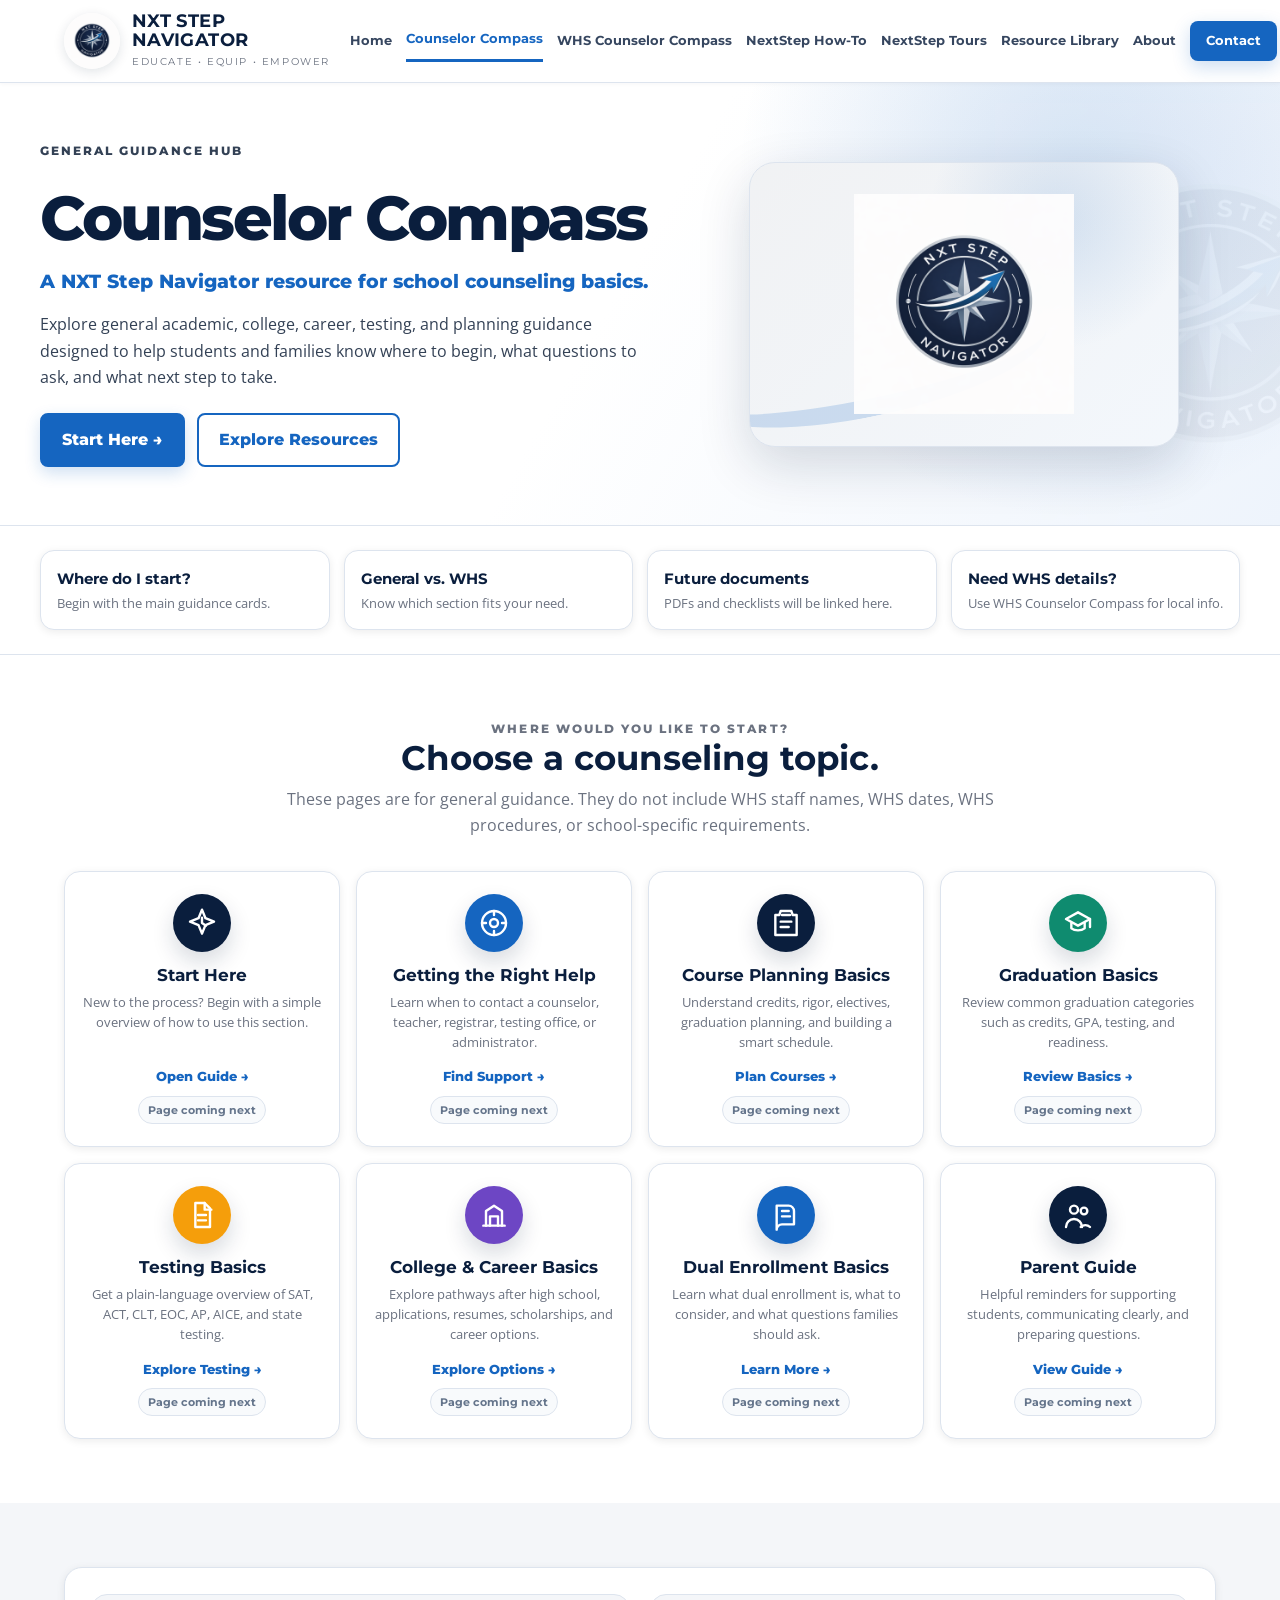
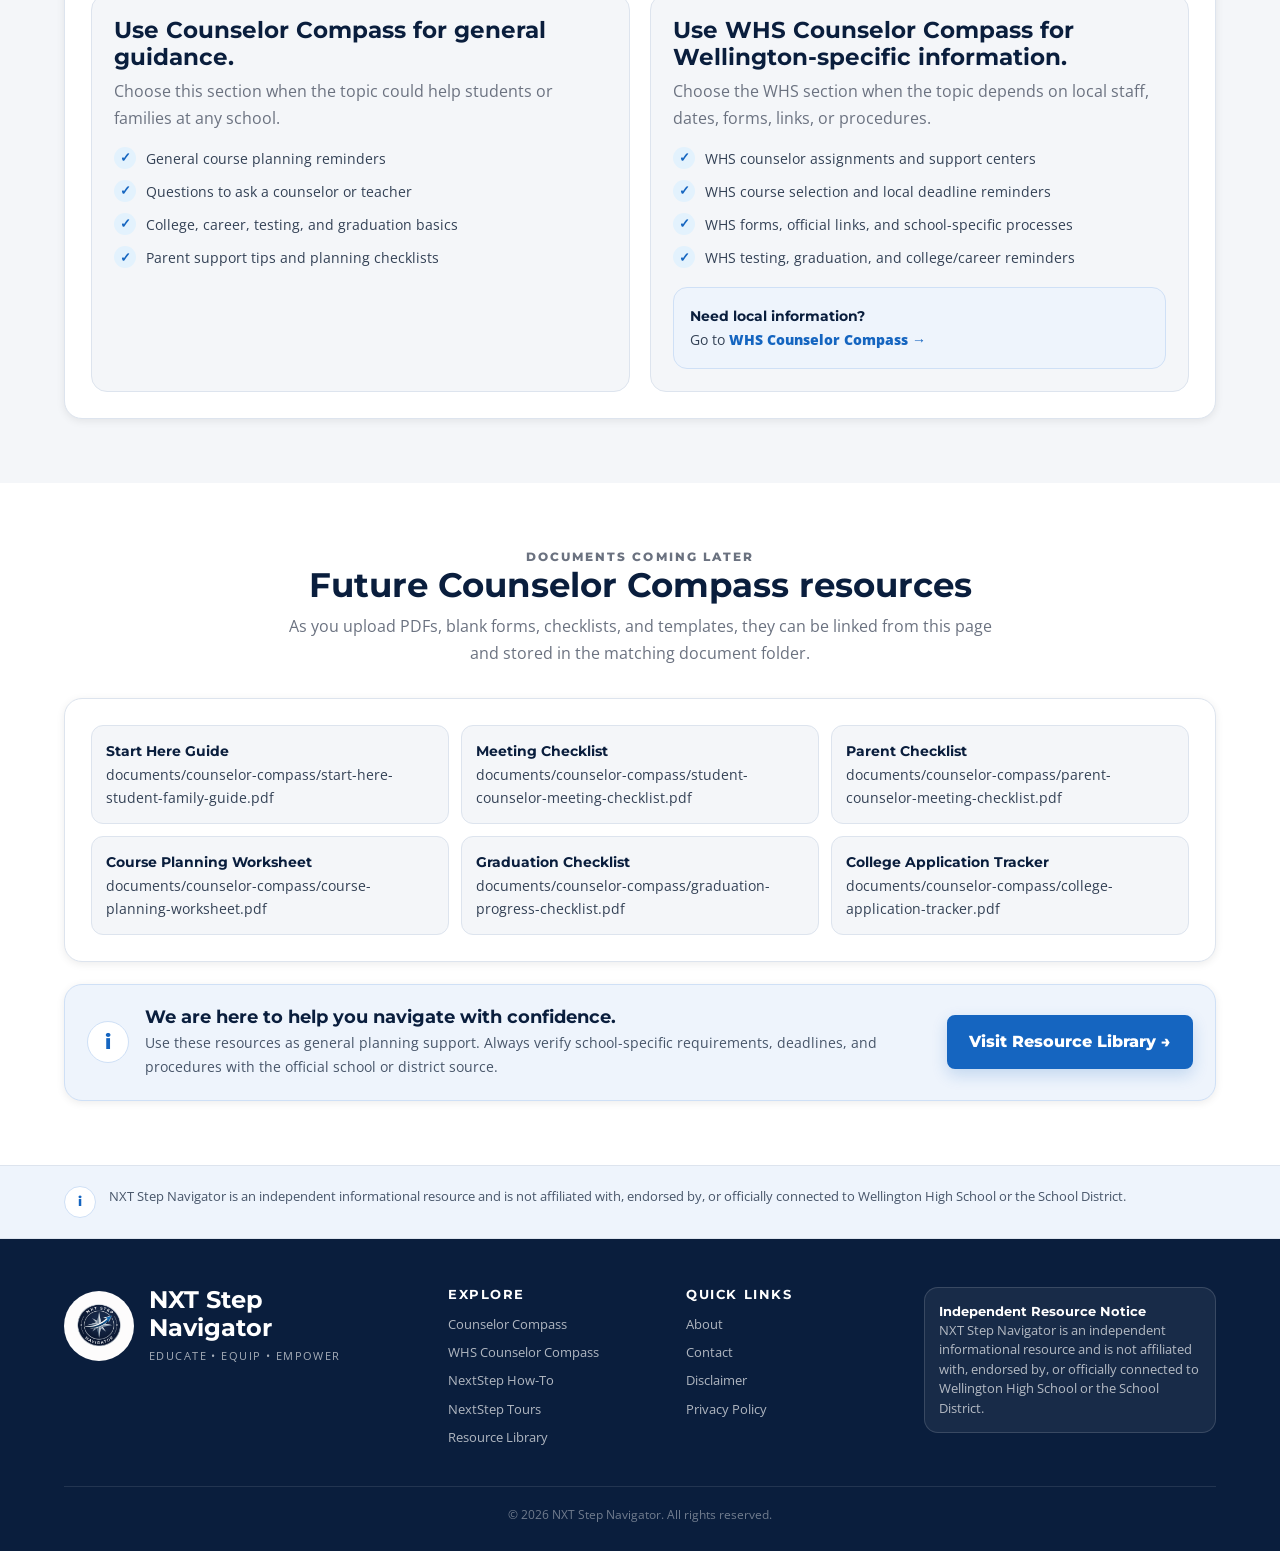
==== counselor-compass/index.html @ f6778f6e "Add files via upload" ====
<!DOCTYPE html>
<html lang="en">
<head>
<meta charset="UTF-8">
<meta name="viewport" content="width=device-width, initial-scale=1.0">
<title>Counselor Compass — NXT Step Navigator</title>

<link rel="preconnect" href="https://fonts.googleapis.com">
<link rel="preconnect" href="https://fonts.gstatic.com" crossorigin>
<link href="https://fonts.googleapis.com/css2?family=Montserrat:wght@500;600;700;800&family=Open+Sans:wght@400;600;700&display=swap" rel="stylesheet">

<link rel="stylesheet" href="../css/style.css">

<style>
/* Counselor Compass page-specific styling */
.page-hero{
  position:relative;
  background:
    radial-gradient(circle at 84% 22%, rgba(21,101,192,.16), transparent 30%),
    linear-gradient(120deg, #FFFFFF 0%, #FFFFFF 48%, #EEF4FC 100%);
  border-bottom:1px solid var(--border);
  overflow:hidden;
}
.page-hero:before{
  content:"";
  position:absolute;
  right:-145px;
  top:20px;
  width:430px;
  height:430px;
  background:url('../assets/logos/nxt-step-navigator-badge.png') center/contain no-repeat;
  opacity:.045;
  filter:grayscale(.1);
}
.page-hero-grid{
  position:relative;
  z-index:1;
  display:grid;
  grid-template-columns:1.05fr .95fr;
  gap:36px;
  align-items:center;
  min-height:430px;
  padding:58px 0;
}
.page-hero h1{
  font-size:clamp(40px,5.3vw,62px);
  letter-spacing:-.04em;
  margin:0 0 12px;
  font-weight:800;
}
.page-hero .sub{
  font-family:Montserrat,sans-serif;
  color:var(--blue);
  font-weight:800;
  font-size:19px;
  margin:0 0 14px;
}
.page-hero p{
  color:#334155;
  max-width:650px;
  margin:0 0 22px;
}
.page-visual{
  position:relative;
  min-height:290px;
  display:flex;
  align-items:center;
  justify-content:center;
}
.compass-panel{
  position:relative;
  width:min(430px,100%);
  min-height:285px;
  background:#fff;
  border:1px solid var(--border);
  border-radius:26px;
  box-shadow:var(--shadow-lg);
  overflow:hidden;
  display:flex;
  align-items:center;
  justify-content:center;
}
.compass-panel:before{
  content:"";
  position:absolute;
  inset:0;
  background:
    linear-gradient(135deg, rgba(10,30,61,.06), rgba(21,101,192,.05)),
    radial-gradient(circle at 72% 20%, rgba(21,101,192,.14), transparent 34%);
}
.compass-panel img{
  position:relative;
  z-index:1;
  width:220px;
  opacity:.96;
}
.compass-swoosh{
  position:absolute;
  left:-60px;
  bottom:30px;
  width:360px;
  height:100px;
  border-bottom:18px solid rgba(21,101,192,.18);
  border-radius:0 0 100% 100%;
  transform:rotate(-12deg);
}
.section-nav{
  background:#fff;
  border-bottom:1px solid var(--border);
}
.section-nav-grid{
  display:grid;
  grid-template-columns:repeat(4,1fr);
  gap:14px;
  padding:24px 0;
}
.section-nav-card{
  background:#fff;
  border:1px solid var(--border);
  border-radius:14px;
  box-shadow:var(--shadow);
  padding:16px;
  transition:.18s;
}
.section-nav-card:hover{
  transform:translateY(-2px);
  border-color:#C8D8ED;
  box-shadow:0 12px 30px rgba(10,30,61,.10);
}
.section-nav-card strong{
  display:block;
  font-family:Montserrat,sans-serif;
  color:var(--navy);
  font-size:15px;
  margin-bottom:3px;
}
.section-nav-card span{
  display:block;
  color:var(--gray);
  font-size:12.5px;
  line-height:1.45;
}
.page-card-grid{
  display:grid;
  grid-template-columns:repeat(4,minmax(0,1fr));
  gap:16px;
}
.page-card{
  position:relative;
  background:#fff;
  border:1px solid var(--border);
  border-radius:16px;
  box-shadow:var(--shadow);
  padding:22px 18px;
  min-height:245px;
  display:flex;
  flex-direction:column;
  align-items:center;
  text-align:center;
  transition:.18s;
}
.page-card:hover{
  transform:translateY(-4px);
  box-shadow:0 16px 42px rgba(10,30,61,.12);
  border-color:#C8D8ED;
}
.page-card:before{
  content:"";
  position:absolute;
  left:18px;
  right:18px;
  top:0;
  height:4px;
  background:var(--blue);
  border-radius:0 0 6px 6px;
  opacity:0;
  transition:.18s;
}
.page-card:hover:before{opacity:1}
.page-card .icon-badge{
  width:58px;
  height:58px;
  margin-bottom:14px;
}
.page-card h3{
  font-size:17px;
  margin:0 0 8px;
}
.page-card p{
  color:var(--gray);
  font-size:13px;
  line-height:1.52;
  margin:0 0 14px;
}
.page-card .card-link{
  margin-top:auto;
}
.notice-panel{
  background:#EEF4FC;
  border:1px solid #CFE0F6;
  border-radius:18px;
  padding:22px;
  display:grid;
  grid-template-columns:auto 1fr auto;
  gap:16px;
  align-items:center;
  box-shadow:var(--shadow);
}
.notice-icon{
  width:42px;
  height:42px;
  border-radius:50%;
  border:1px solid #CFE0F6;
  background:#fff;
  color:var(--blue);
  display:flex;
  align-items:center;
  justify-content:center;
  font-family:Montserrat,sans-serif;
  font-weight:800;
  font-size:20px;
}
.notice-panel h3{
  margin:0 0 4px;
  font-size:18px;
}
.notice-panel p{
  margin:0;
  color:#475569;
  font-size:14px;
}
.resource-preview{
  background:#fff;
  border:1px solid var(--border);
  border-radius:18px;
  padding:26px;
  box-shadow:var(--shadow);
}
.resource-list{
  list-style:none;
  margin:0;
  padding:0;
  display:grid;
  grid-template-columns:repeat(3,1fr);
  gap:12px;
}
.resource-list li{
  border:1px solid var(--border);
  background:var(--light);
  border-radius:12px;
  padding:14px;
  font-size:13.5px;
  color:#334155;
}
.resource-list strong{
  display:block;
  color:var(--navy);
  font-family:Montserrat,sans-serif;
  margin-bottom:2px;
}
@media (max-width:1040px){
  .page-card-grid{grid-template-columns:repeat(3,1fr)}
  .section-nav-grid{grid-template-columns:repeat(2,1fr)}
  .resource-list{grid-template-columns:repeat(2,1fr)}
}
@media (max-width:820px){
  .page-hero-grid{grid-template-columns:1fr;min-height:auto;padding:44px 0}
  .page-visual{min-height:230px}
  .compass-panel{min-height:230px}
  .compass-panel img{width:170px}
  .page-card-grid{grid-template-columns:repeat(2,1fr)}
  .notice-panel{grid-template-columns:1fr}
}
@media (max-width:560px){
  .page-card-grid,.section-nav-grid,.resource-list{grid-template-columns:1fr}
  .page-card{min-height:auto}
}
</style>
</head>

<body>
<a class="skip-link" href="#main-content">Skip to main content</a>

<nav class="nav" id="siteNav">
  <div class="container nav-inner">
    <a class="brand" href="../index.html" aria-label="NXT Step Navigator Home">
      <img src="../assets/logos/nxt-step-navigator-badge.png" alt="NXT Step Navigator compass logo">
      <div>
        <strong>NXT Step<br>Navigator</strong>
        <span>Educate • Equip • Empower</span>
      </div>
    </a>

    <button class="nav-toggle" type="button" aria-label="Open navigation" aria-expanded="false">Menu</button>

    <div class="nav-links" aria-label="Main navigation">
      <a href="../index.html">Home</a>
      <a class="active" href="../counselor-compass/">Counselor Compass</a>
      <a href="../whs-counselor-compass/">WHS Counselor Compass</a>
      <a href="../nextstep-how-to/">NextStep How-To</a>
      <a href="../nextstep-tours/">NextStep Tours</a>
      <a href="../resource-library/">Resource Library</a>
      <a href="../about.html">About</a>
      <a class="nav-cta" href="../contact.html">Contact</a>
    </div>
  </div>
</nav>

<header class="page-hero">
  <div class="container page-hero-grid">
    <div>
      <p class="eyebrow">General Guidance Hub</p>
      <h1>Counselor Compass</h1>
      <p class="sub">A NXT Step Navigator resource for school counseling basics.</p>
      <p>
        Explore general academic, college, career, testing, and planning guidance designed to help students and families know where to begin, what questions to ask, and what next step to take.
      </p>
      <div class="btn-row">
        <a class="btn" href="#start">Start Here →</a>
        <a class="btn secondary" href="#resources">Explore Resources</a>
      </div>
    </div>

    <div class="page-visual" aria-hidden="true">
      <div class="compass-panel">
        <span class="compass-swoosh"></span>
        <img src="../assets/logos/nxt-step-navigator-badge.png" alt="">
      </div>
    </div>
  </div>
</header>

<section class="section-nav" aria-label="Quick links">
  <div class="container section-nav-grid">
    <a class="section-nav-card" href="#start">
      <strong>Where do I start?</strong>
      <span>Begin with the main guidance cards.</span>
    </a>
    <a class="section-nav-card" href="#difference">
      <strong>General vs. WHS</strong>
      <span>Know which section fits your need.</span>
    </a>
    <a class="section-nav-card" href="#resources">
      <strong>Future documents</strong>
      <span>PDFs and checklists will be linked here.</span>
    </a>
    <a class="section-nav-card" href="../whs-counselor-compass/">
      <strong>Need WHS details?</strong>
      <span>Use WHS Counselor Compass for local info.</span>
    </a>
  </div>
</section>

<main id="main-content">
  <section class="section white" id="start">
    <div class="container">
      <div class="section-title">
        <p class="eyebrow">Where Would You Like to Start?</p>
        <h2>Choose a counseling topic.</h2>
        <p>These pages are for general guidance. They do not include WHS staff names, WHS dates, WHS procedures, or school-specific requirements.</p>
      </div>

      <div class="page-card-grid">
        <a class="page-card future-link" href="start-here.html" data-page="Counselor Compass Start Here">
          <span class="icon-badge">
            <svg viewBox="0 0 24 24" aria-hidden="true"><path d="M12 2l2.6 6.4L21 11l-6.4 2.6L12 20l-2.6-6.4L3 11l6.4-2.6L12 2z"/><path d="M12 8v4l3 2"/></svg>
          </span>
          <h3>Start Here</h3>
          <p>New to the process? Begin with a simple overview of how to use this section.</p>
          <span class="card-link">Open Guide <span>→</span></span>
          <span class="future-pill">Page coming next</span>
        </a>

        <a class="page-card future-link" href="getting-the-right-help.html" data-page="Getting the Right Help">
          <span class="icon-badge alt">
            <svg viewBox="0 0 24 24" aria-hidden="true"><circle cx="12" cy="12" r="9"/><circle cx="12" cy="12" r="3"/><path d="M12 3v3M12 18v3M3 12h3M18 12h3"/></svg>
          </span>
          <h3>Getting the Right Help</h3>
          <p>Learn when to contact a counselor, teacher, registrar, testing office, or administrator.</p>
          <span class="card-link">Find Support <span>→</span></span>
          <span class="future-pill">Page coming next</span>
        </a>

        <a class="page-card future-link" href="course-planning-basics.html" data-page="Course Planning Basics">
          <span class="icon-badge">
            <svg viewBox="0 0 24 24" aria-hidden="true"><path d="M8 3h8l1 3h3v15H4V6h3l1-3z"/><path d="M8 11h8M8 15h6M9 6h6"/></svg>
          </span>
          <h3>Course Planning Basics</h3>
          <p>Understand credits, rigor, electives, graduation planning, and building a smart schedule.</p>
          <span class="card-link">Plan Courses <span>→</span></span>
          <span class="future-pill">Page coming next</span>
        </a>

        <a class="page-card future-link" href="graduation-basics.html" data-page="Graduation Basics">
          <span class="icon-badge green">
            <svg viewBox="0 0 24 24" aria-hidden="true"><path d="M3 9l9-5 9 5-9 5-9-5z"/><path d="M7 12v4c2.6 2 7.4 2 10 0v-4"/><path d="M21 9v6"/></svg>
          </span>
          <h3>Graduation Basics</h3>
          <p>Review common graduation categories such as credits, GPA, testing, and readiness.</p>
          <span class="card-link">Review Basics <span>→</span></span>
          <span class="future-pill">Page coming next</span>
        </a>

        <a class="page-card future-link" href="testing-basics.html" data-page="Testing Basics">
          <span class="icon-badge gold">
            <svg viewBox="0 0 24 24" aria-hidden="true"><path d="M7 3h7l4 4v14H7V3z"/><path d="M14 3v5h5"/><path d="M9 12h6M9 16h6"/></svg>
          </span>
          <h3>Testing Basics</h3>
          <p>Get a plain-language overview of SAT, ACT, CLT, EOC, AP, AICE, and state testing.</p>
          <span class="card-link">Explore Testing <span>→</span></span>
          <span class="future-pill">Page coming next</span>
        </a>

        <a class="page-card future-link" href="college-career-basics.html" data-page="College and Career Basics">
          <span class="icon-badge purple">
            <svg viewBox="0 0 24 24" aria-hidden="true"><path d="M4 20h16"/><path d="M6 20V9l6-4 6 4v11"/><path d="M9 20v-7h6v7"/></svg>
          </span>
          <h3>College & Career Basics</h3>
          <p>Explore pathways after high school, applications, resumes, scholarships, and career options.</p>
          <span class="card-link">Explore Options <span>→</span></span>
          <span class="future-pill">Page coming next</span>
        </a>

        <a class="page-card future-link" href="dual-enrollment-basics.html" data-page="Dual Enrollment Basics">
          <span class="icon-badge alt">
            <svg viewBox="0 0 24 24" aria-hidden="true"><path d="M5 5h9a4 4 0 0 1 4 4v10H9a4 4 0 0 0-4 4V5z"/><path d="M9 9h5M9 13h6"/></svg>
          </span>
          <h3>Dual Enrollment Basics</h3>
          <p>Learn what dual enrollment is, what to consider, and what questions families should ask.</p>
          <span class="card-link">Learn More <span>→</span></span>
          <span class="future-pill">Page coming next</span>
        </a>

        <a class="page-card future-link" href="parent-guide.html" data-page="Parent Guide">
          <span class="icon-badge">
            <svg viewBox="0 0 24 24" aria-hidden="true"><circle cx="9" cy="8" r="3"/><circle cx="16.5" cy="9" r="2.5"/><path d="M3 21a6 6 0 0 1 12 0"/><path d="M14 21a5 5 0 0 1 7 0"/></svg>
          </span>
          <h3>Parent Guide</h3>
          <p>Helpful reminders for supporting students, communicating clearly, and preparing questions.</p>
          <span class="card-link">View Guide <span>→</span></span>
          <span class="future-pill">Page coming next</span>
        </a>
      </div>
    </div>
  </section>

  <section class="section light" id="difference">
    <div class="container">
      <div class="start-panel">
        <div class="choice-card">
          <h3>Use Counselor Compass for general guidance.</h3>
          <p>Choose this section when the topic could help students or families at any school.</p>
          <ul class="choice-list">
            <li><span class="check">✓</span><span>General course planning reminders</span></li>
            <li><span class="check">✓</span><span>Questions to ask a counselor or teacher</span></li>
            <li><span class="check">✓</span><span>College, career, testing, and graduation basics</span></li>
            <li><span class="check">✓</span><span>Parent support tips and planning checklists</span></li>
          </ul>
        </div>

        <div class="choice-card">
          <h3>Use WHS Counselor Compass for Wellington-specific information.</h3>
          <p>Choose the WHS section when the topic depends on local staff, dates, forms, links, or procedures.</p>
          <ul class="choice-list">
            <li><span class="check">✓</span><span>WHS counselor assignments and support centers</span></li>
            <li><span class="check">✓</span><span>WHS course selection and local deadline reminders</span></li>
            <li><span class="check">✓</span><span>WHS forms, official links, and school-specific processes</span></li>
            <li><span class="check">✓</span><span>WHS testing, graduation, and college/career reminders</span></li>
          </ul>
          <div class="coming-box">
            <strong>Need local information?</strong><br>
            Go to <a href="../whs-counselor-compass/" style="color:var(--blue);font-weight:800;">WHS Counselor Compass →</a>
          </div>
        </div>
      </div>
    </div>
  </section>

  <section class="section white" id="resources">
    <div class="container">
      <div class="section-title">
        <p class="eyebrow">Documents Coming Later</p>
        <h2>Future Counselor Compass resources</h2>
        <p>As you upload PDFs, blank forms, checklists, and templates, they can be linked from this page and stored in the matching document folder.</p>
      </div>

      <div class="resource-preview">
        <ul class="resource-list">
          <li><strong>Start Here Guide</strong> documents/counselor-compass/start-here-student-family-guide.pdf</li>
          <li><strong>Meeting Checklist</strong> documents/counselor-compass/student-counselor-meeting-checklist.pdf</li>
          <li><strong>Parent Checklist</strong> documents/counselor-compass/parent-counselor-meeting-checklist.pdf</li>
          <li><strong>Course Planning Worksheet</strong> documents/counselor-compass/course-planning-worksheet.pdf</li>
          <li><strong>Graduation Checklist</strong> documents/counselor-compass/graduation-progress-checklist.pdf</li>
          <li><strong>College Application Tracker</strong> documents/counselor-compass/college-application-tracker.pdf</li>
        </ul>
      </div>

      <div style="height:22px"></div>

      <div class="notice-panel">
        <div class="notice-icon">i</div>
        <div>
          <h3>We are here to help you navigate with confidence.</h3>
          <p>Use these resources as general planning support. Always verify school-specific requirements, deadlines, and procedures with the official school or district source.</p>
        </div>
        <a class="btn" href="../resource-library/">Visit Resource Library →</a>
      </div>
    </div>
  </section>
</main>

<section class="disclaimer">
  <div class="container">
    <div class="info-dot">i</div>
    <div>
      NXT Step Navigator is an independent informational resource and is not affiliated with, endorsed by, or officially connected to Wellington High School or the School District.
    </div>
  </div>
</section>

<footer class="footer">
  <div class="container">
    <div class="footer-grid">
      <div>
        <div class="footer-brand">
          <img src="../assets/logos/nxt-step-navigator-badge.png" alt="NXT Step Navigator logo">
          <div>
            <strong>NXT Step<br>Navigator</strong>
            <span>Educate • Equip • Empower</span>
          </div>
        </div>
      </div>

      <div class="footer-col">
        <h4>Explore</h4>
        <a href="../counselor-compass/">Counselor Compass</a>
        <a href="../whs-counselor-compass/">WHS Counselor Compass</a>
        <a href="../nextstep-how-to/">NextStep How-To</a>
        <a href="../nextstep-tours/">NextStep Tours</a>
        <a href="../resource-library/">Resource Library</a>
      </div>

      <div class="footer-col">
        <h4>Quick Links</h4>
        <a href="../about.html">About</a>
        <a href="../contact.html">Contact</a>
        <a href="../disclaimer.html">Disclaimer</a>
        <a href="../privacy.html">Privacy Policy</a>
      </div>

      <div class="footer-note">
        <p><strong style="color:#fff;font-family:Montserrat,sans-serif;">Independent Resource Notice</strong><br>
        NXT Step Navigator is an independent informational resource and is not affiliated with, endorsed by, or officially connected to Wellington High School or the School District.</p>
      </div>
    </div>

    <div class="copyright">© 2026 NXT Step Navigator. All rights reserved.</div>
  </div>
</footer>

<div class="toast" id="futureToast" role="status" aria-live="polite">
  <strong>Page coming next</strong>
  <span>This section is planned and will be created in a future update.</span>
</div>

<script src="../js/main.js"></script>
<script>
/* Keeps future cards from opening unfinished pages if main.js is not active */
document.querySelectorAll('.future-link').forEach(function(link){
  link.addEventListener('click', function(event){
    event.preventDefault();
    var toast = document.getElementById('futureToast');
    if(toast){
      var label = link.getAttribute('data-page') || 'This page';
      toast.querySelector('strong').textContent = label + ' is coming next';
      toast.classList.add('show');
      setTimeout(function(){ toast.classList.remove('show'); }, 2600);
    }
  });
});
</script>
</body>
</html>
---- css/style.css ----
/* NXT Step Navigator — main homepage styling */
:root{
  --navy:#0A1E3D;
  --navy-2:#102F66;
  --blue:#1565C0;
  --blue-dark:#0D47A1;
  --silver:#E8EDF2;
  --light:#F4F6F9;
  --gray:#6B7280;
  --white:#FFFFFF;
  --text:#13223A;
  --border:#DDE4EE;
  --success:#16A34A;
  --gold:#D97706;
  --shadow:0 2px 8px rgba(0,0,0,.08);
  --shadow-lg:0 18px 52px rgba(10,30,61,.16);
  --radius:14px;
}
*{box-sizing:border-box}
html{scroll-behavior:smooth}
body{margin:0;font-family:'Open Sans',Arial,sans-serif;color:var(--text);background:var(--light);line-height:1.65}
a{color:inherit;text-decoration:none}
img{max-width:100%;display:block}
.container{max-width:1200px;margin:0 auto;padding:0 24px}
.skip-link{position:absolute;left:-999px;top:10px;background:var(--navy);color:white;padding:10px 14px;border-radius:8px;z-index:999}.skip-link:focus{left:12px}

/* Navigation */
.nav{background:#fff;border-bottom:1px solid var(--border);position:sticky;top:0;z-index:50;box-shadow:0 1px 4px rgba(10,30,61,.04)}
.nav-inner{height:82px;display:flex;align-items:center;gap:20px}
.brand{display:flex;align-items:center;gap:12px;margin-right:auto;min-width:max-content}
.brand img{width:56px;height:56px;border-radius:50%;object-fit:cover;box-shadow:0 3px 12px rgba(10,30,61,.12)}
.brand strong{display:block;font-family:Montserrat,sans-serif;color:var(--navy);font-size:18px;line-height:1.05;letter-spacing:.02em;text-transform:uppercase}
.brand span{display:block;font-family:Montserrat,sans-serif;font-size:10px;text-transform:uppercase;letter-spacing:.16em;color:var(--gray);margin-top:4px}
.nav-links{display:flex;align-items:center;gap:14px;font-family:Montserrat,sans-serif;font-size:12.5px;font-weight:700}
.nav-links a{color:var(--navy);opacity:.82;padding:9px 0;white-space:nowrap}
.nav-links a:hover,.nav-links a.active{color:var(--blue);opacity:1}
.nav-links a.active{border-bottom:3px solid var(--blue)}
.nav-cta{background:var(--blue);color:#fff!important;padding:10px 16px!important;border-radius:8px;opacity:1!important;box-shadow:0 6px 18px rgba(21,101,192,.22)}
.nav-cta:hover{background:var(--blue-dark);color:#fff!important}
.nav-toggle{display:none;background:var(--navy);color:#fff;border:0;border-radius:9px;padding:9px 11px;font-family:Montserrat,sans-serif;font-weight:700;cursor:pointer}

/* Hero */
.hero{position:relative;background:linear-gradient(120deg,#ffffff 0%,#ffffff 48%,#EEF4FC 100%);overflow:hidden;border-bottom:1px solid var(--border)}
.hero:before{content:"";position:absolute;right:-140px;top:10px;width:430px;height:430px;background:url('../assets/logos/nxt-step-navigator-badge.png') center/contain no-repeat;opacity:.045;filter:grayscale(.15)}
.hero-grid{position:relative;z-index:1;display:grid;grid-template-columns:1.05fr .95fr;gap:34px;align-items:center;min-height:520px;padding:64px 0}
.eyebrow{font-family:Montserrat,sans-serif;font-size:12px;font-weight:800;letter-spacing:.17em;text-transform:uppercase;color:var(--blue);margin:0 0 12px}
h1,h2,h3,h4{font-family:Montserrat,sans-serif;color:var(--navy);line-height:1.15}
.hero h1{font-size:clamp(42px,6vw,72px);letter-spacing:-.045em;margin:0 0 14px;font-weight:800;max-width:680px}
.hero .sub{font-family:Montserrat,sans-serif;font-size:20px;color:var(--blue);font-weight:800;margin:0 0 14px}
.hero p{max-width:640px;color:#334155;margin:0 0 24px;font-size:16px}
.btn-row{display:flex;gap:12px;flex-wrap:wrap;align-items:center}
.btn{display:inline-flex;align-items:center;justify-content:center;gap:9px;background:var(--blue);color:#fff;font-family:Montserrat,sans-serif;font-weight:800;border-radius:8px;padding:12px 20px;border:2px solid var(--blue);transition:.15s;box-shadow:0 6px 16px rgba(21,101,192,.2)}
.btn:hover{background:var(--blue-dark);border-color:var(--blue-dark);transform:translateY(-1px)}
.btn.secondary{background:#fff;color:var(--blue);box-shadow:none}
.btn.secondary:hover{background:#E3F2FD;color:var(--blue-dark);border-color:var(--blue-dark)}
.btn.dark-ghost{background:transparent;border-color:rgba(255,255,255,.72);color:#fff;box-shadow:none}.btn.dark-ghost:hover{background:#fff;color:var(--navy);border-color:#fff}

.hero-visual{position:relative;min-height:370px}
.hero-image-card{position:relative;border-radius:22px;overflow:hidden;background:var(--navy);box-shadow:var(--shadow-lg);border:1px solid rgba(10,30,61,.08)}
.hero-image-card img{width:100%;height:335px;object-fit:cover;object-position:center 46%}
.hero-image-card:before{
  content:"";
  position:absolute;
  inset:0;
  z-index:1;
  pointer-events:none;
  background:linear-gradient(
    90deg,
    rgba(10,30,61,.55) 0%,
    rgba(10,30,61,.30) 8%,
    rgba(10,30,61,.14) 16%,
    rgba(10,30,61,.04) 24%,
    rgba(10,30,61,0) 34%,
    rgba(10,30,61,0) 66%,
    rgba(10,30,61,.04) 76%,
    rgba(10,30,61,.14) 84%,
    rgba(10,30,61,.30) 92%,
    rgba(10,30,61,.55) 100%
  );
}
.hero-image-card:after{
  content:"";
  position:absolute;
  inset:0;
  z-index:2;
  pointer-events:none;
  background:linear-gradient(
    180deg,
    rgba(10,30,61,.10) 0%,
    rgba(10,30,61,0) 20%,
    rgba(10,30,61,0) 72%,
    rgba(10,30,61,.20) 100%
  );
}
.hero-caption{position:absolute;left:18px;right:18px;bottom:16px;color:#fff;z-index:3;display:flex;align-items:center;gap:12px}
.hero-caption img{width:52px;height:52px;border-radius:50%;background:#fff;border:2px solid rgba(255,255,255,.75);object-fit:cover;flex:0 0 auto}
.hero-caption strong{font-family:Montserrat,sans-serif;font-size:16px}.hero-caption span{display:block;color:rgba(255,255,255,.76);font-size:12px;line-height:1.35}
.hero-mini{position:absolute;left:-26px;bottom:-30px;width:clamp(360px,42vw,520px);max-width:calc(100vw - 48px);background:#fff;border:1px solid var(--border);border-radius:26px;padding:20px 24px;box-shadow:0 16px 42px rgba(10,30,61,.14);display:grid;grid-template-columns:66px 1fr;gap:18px;align-items:center;z-index:4;overflow:visible}
.hero-mini .mini-logo{width:66px;height:66px;border-radius:50%;object-fit:cover;background:#fff;box-shadow:0 4px 16px rgba(10,30,61,.14);flex:0 0 auto}
.hero-mini-copy{min-width:0}.hero-mini strong{display:block;font-family:Montserrat,sans-serif;color:var(--navy);font-size:clamp(21px,1.75vw,28px);line-height:1.12;letter-spacing:-.025em;margin:0 0 8px}.hero-mini p{font-size:clamp(14px,1.05vw,16px);line-height:1.55;color:var(--gray);margin:0;max-width:420px}

/* Section intro */
.section{padding:64px 0}.section.white{background:#fff}.section.light{background:var(--light)}
.section-title{text-align:center;margin-bottom:32px}.section-title h2{font-size:34px;margin:0 0 8px}.section-title p{margin:0 auto;max-width:720px;color:var(--gray)}

/* Main cards */
.main-grid{display:grid;grid-template-columns:repeat(5,minmax(0,1fr));gap:16px}
.icon-card{background:#fff;border:1px solid var(--border);border-radius:16px;padding:24px 18px;box-shadow:var(--shadow);text-align:center;position:relative;transition:.18s;min-height:235px;display:flex;flex-direction:column;align-items:center;justify-content:flex-start}
.icon-card:hover{transform:translateY(-4px);box-shadow:0 16px 42px rgba(10,30,61,.12);border-color:#C8D8ED}
.icon-card:before{content:"";position:absolute;left:18px;right:18px;top:0;height:4px;background:var(--blue);border-radius:0 0 6px 6px;opacity:0;transition:.18s}.icon-card:hover:before{opacity:1}
.icon-badge{width:62px;height:62px;border-radius:50%;background:var(--navy);display:flex;align-items:center;justify-content:center;color:white;margin:0 auto 14px;box-shadow:0 10px 22px rgba(10,30,61,.16)}
.icon-badge.alt{background:var(--blue)}.icon-badge.gold{background:#F59E0B}.icon-badge.green{background:#0F8B6F}.icon-badge.purple{background:#6D46C4}
.icon-badge svg{width:32px;height:32px;stroke:currentColor;fill:none;stroke-width:1.8;stroke-linecap:round;stroke-linejoin:round}
.icon-card h3{font-size:18px;margin:0 0 8px}.icon-card p{font-size:13.5px;color:var(--gray);margin:0 0 14px;line-height:1.55}.card-link{margin-top:auto;color:var(--blue);font-family:Montserrat,sans-serif;font-weight:800;font-size:13px}.card-link span{transition:.16s}.icon-card:hover .card-link span{margin-left:4px}

/* Mission */
.mission{background:linear-gradient(120deg,var(--navy),#102F66);color:#fff;padding:42px 0;position:relative;overflow:hidden}.mission:after{content:"";position:absolute;right:7%;top:-70px;width:260px;height:260px;background:url('../assets/logos/nxt-step-navigator-badge.png') center/contain no-repeat;opacity:.08}.mission-grid{position:relative;z-index:1;display:grid;grid-template-columns:1.1fr repeat(4,.7fr);gap:22px;align-items:center}.mission-brand{display:flex;gap:16px;align-items:center}.mission-brand img{width:72px;height:72px;border-radius:50%;background:#fff}.mission h2,.mission h3{color:#fff;margin:0}.mission p{color:rgba(255,255,255,.72);margin:6px 0 0;font-size:14px}.mission-item{text-align:center;border-left:1px solid rgba(255,255,255,.14);padding-left:18px}.mission-item svg{width:30px;height:30px;stroke:#fff;fill:none;stroke-width:1.8;margin:0 auto 8px}.mission-item strong{display:block;font-family:Montserrat,sans-serif;color:#fff}.mission-item span{display:block;color:rgba(255,255,255,.58);font-size:12px;line-height:1.35;margin-top:3px}

/* Audience cards */
.audience-grid{display:grid;grid-template-columns:repeat(5,minmax(0,1fr));gap:16px}.audience-card{background:#fff;border:1px solid var(--border);border-radius:16px;overflow:hidden;box-shadow:var(--shadow);transition:.18s}.audience-card:hover{transform:translateY(-3px);box-shadow:0 14px 36px rgba(10,30,61,.11)}.audience-top{height:112px;background:linear-gradient(135deg,var(--navy),var(--blue));position:relative;display:flex;align-items:center;justify-content:center}.audience-top:before{content:"";position:absolute;inset:0;background:radial-gradient(circle at 30% 20%,rgba(255,255,255,.22),transparent 36%)}.audience-top svg{position:relative;width:46px;height:46px;stroke:#fff;fill:none;stroke-width:1.7}.audience-body{padding:16px;text-align:center}.audience-body h3{font-size:17px;margin:0 0 4px}.audience-body p{font-size:13px;color:var(--gray);margin:0;line-height:1.45}

/* Start panel */
.start-panel{background:#fff;border:1px solid var(--border);border-radius:18px;box-shadow:var(--shadow);padding:26px;display:grid;grid-template-columns:1fr 1fr;gap:20px;align-items:stretch}.choice-card{background:var(--light);border:1px solid var(--border);border-radius:16px;padding:22px}.choice-card h3{font-size:23px;margin:0 0 8px}.choice-card p{color:var(--gray);margin:0 0 16px}.choice-list{list-style:none;margin:0;padding:0;display:grid;gap:10px}.choice-list li{display:flex;gap:10px;align-items:flex-start;font-size:14px;color:#334155}.check{width:22px;height:22px;border-radius:50%;background:#E3F2FD;color:var(--blue);display:inline-flex;align-items:center;justify-content:center;font-weight:800;flex:0 0 auto;font-size:13px}.coming-box{margin-top:18px;background:#EEF4FC;border:1px solid #CFE0F6;border-radius:14px;padding:16px;color:#334155;font-size:14px}.coming-box strong{font-family:Montserrat,sans-serif;color:var(--navy)}

/* Disclaimer and footer */
.disclaimer{background:#EEF4FC;border-top:1px solid var(--border);border-bottom:1px solid var(--border);padding:20px 0;color:#475569;font-size:13px}.disclaimer .container{display:flex;gap:13px;align-items:flex-start}.info-dot{width:32px;height:32px;border-radius:50%;background:#fff;color:var(--blue);border:1px solid #CFE0F6;display:flex;align-items:center;justify-content:center;font-family:Montserrat,sans-serif;font-weight:800;flex:0 0 auto}
.footer{background:var(--navy);color:#fff;padding:48px 0 26px}.footer-grid{display:grid;grid-template-columns:1.2fr .7fr .7fr 1fr;gap:34px;align-items:start}.footer-brand{display:flex;gap:15px;align-items:center}.footer-brand img{width:70px;height:70px;border-radius:50%;background:#fff}.footer-brand strong{font-family:Montserrat,sans-serif;font-size:24px;line-height:1.1}.footer-brand span{display:block;color:rgba(255,255,255,.64);font-size:11px;letter-spacing:.13em;text-transform:uppercase;margin-top:4px}.footer-col h4{color:#fff;font-size:13px;letter-spacing:.12em;text-transform:uppercase;margin:0 0 12px}.footer-col a{display:block;color:rgba(255,255,255,.68);font-size:13px;margin-bottom:7px}.footer-col a:hover{color:#fff}.footer-note{border:1px solid rgba(255,255,255,.14);border-radius:14px;padding:14px;background:rgba(255,255,255,.06)}.footer-note p{margin:0;color:rgba(255,255,255,.68);font-size:12.5px;line-height:1.55}.copyright{border-top:1px solid rgba(255,255,255,.1);margin-top:30px;padding-top:18px;text-align:center;color:rgba(255,255,255,.42);font-size:12px}

/* Future link handling */
.future-link{cursor:pointer}.future-pill{display:inline-flex;align-items:center;gap:5px;margin-top:8px;background:#F8FAFC;border:1px solid var(--border);border-radius:999px;padding:4px 9px;color:#64748B;font-size:11px;font-weight:700;font-family:Montserrat,sans-serif}
.toast{position:fixed;right:20px;bottom:20px;z-index:90;background:#fff;color:var(--navy);border:1px solid var(--border);box-shadow:0 14px 36px rgba(10,30,61,.18);border-radius:14px;padding:14px 16px;max-width:360px;opacity:0;transform:translateY(12px);pointer-events:none;transition:.2s}.toast.show{opacity:1;transform:translateY(0)}.toast strong{font-family:Montserrat,sans-serif;display:block}.toast span{display:block;color:var(--gray);font-size:13px;margin-top:3px}

@media (max-width:1040px){.nav-links{gap:9px;font-size:11.5px}.main-grid,.audience-grid{grid-template-columns:repeat(3,1fr)}.mission-grid{grid-template-columns:1fr 1fr}.mission-item{text-align:left;border-left:0;border-top:1px solid rgba(255,255,255,.14);padding:16px 0 0}.mission-item svg{margin:0 0 8px}.footer-grid{grid-template-columns:1fr 1fr}}
@media (max-width:820px){.nav-inner{height:auto;padding:13px 0;align-items:flex-start;flex-wrap:wrap}.nav-toggle{display:block;margin-left:auto}.nav-links{display:none;flex-basis:100%;flex-direction:column;align-items:flex-start;gap:3px;padding:8px 0 12px}.nav.open .nav-links{display:flex}.nav-links a.active{border-bottom:0}.hero-grid{grid-template-columns:1fr;min-height:auto;padding:44px 0 58px}.hero-mini{position:relative;left:auto;bottom:auto;margin:14px auto 0;width:min(100%,520px);max-width:100%;grid-template-columns:60px 1fr;padding:18px 20px;border-radius:22px}.hero-mini .mini-logo{width:60px;height:60px}.hero-mini strong{font-size:23px}.hero-mini p{font-size:14.5px}.hero-image-card img{height:260px}.start-panel{grid-template-columns:1fr}.main-grid,.audience-grid{grid-template-columns:repeat(2,1fr)}.mission-grid{grid-template-columns:1fr}.footer-grid{grid-template-columns:1fr}}
@media (max-width:560px){.container{padding:0 18px}.brand strong{font-size:15px}.brand span{font-size:8.5px}.hero h1{font-size:39px}.section{padding:46px 0}.section-title h2{font-size:28px}.main-grid,.audience-grid{grid-template-columns:1fr}.icon-card{min-height:auto}.footer-brand{align-items:flex-start}.toast{left:16px;right:16px;bottom:16px}}

@media (max-width:560px){.hero-mini{grid-template-columns:50px 1fr;gap:12px;padding:16px}.hero-mini .mini-logo{width:50px;height:50px}.hero-mini strong{font-size:20px}.hero-mini p{font-size:13.5px;line-height:1.5}}

/* Remove the white Start with the right section box */
.hero-mini,
.hero-visual .hero-mini,
section .hero-mini {
  display: none !important;
  visibility: hidden !important;
  height: 0 !important;
  margin: 0 !important;
  padding: 0 !important;
  border: 0 !important;
  overflow: hidden !important;
}
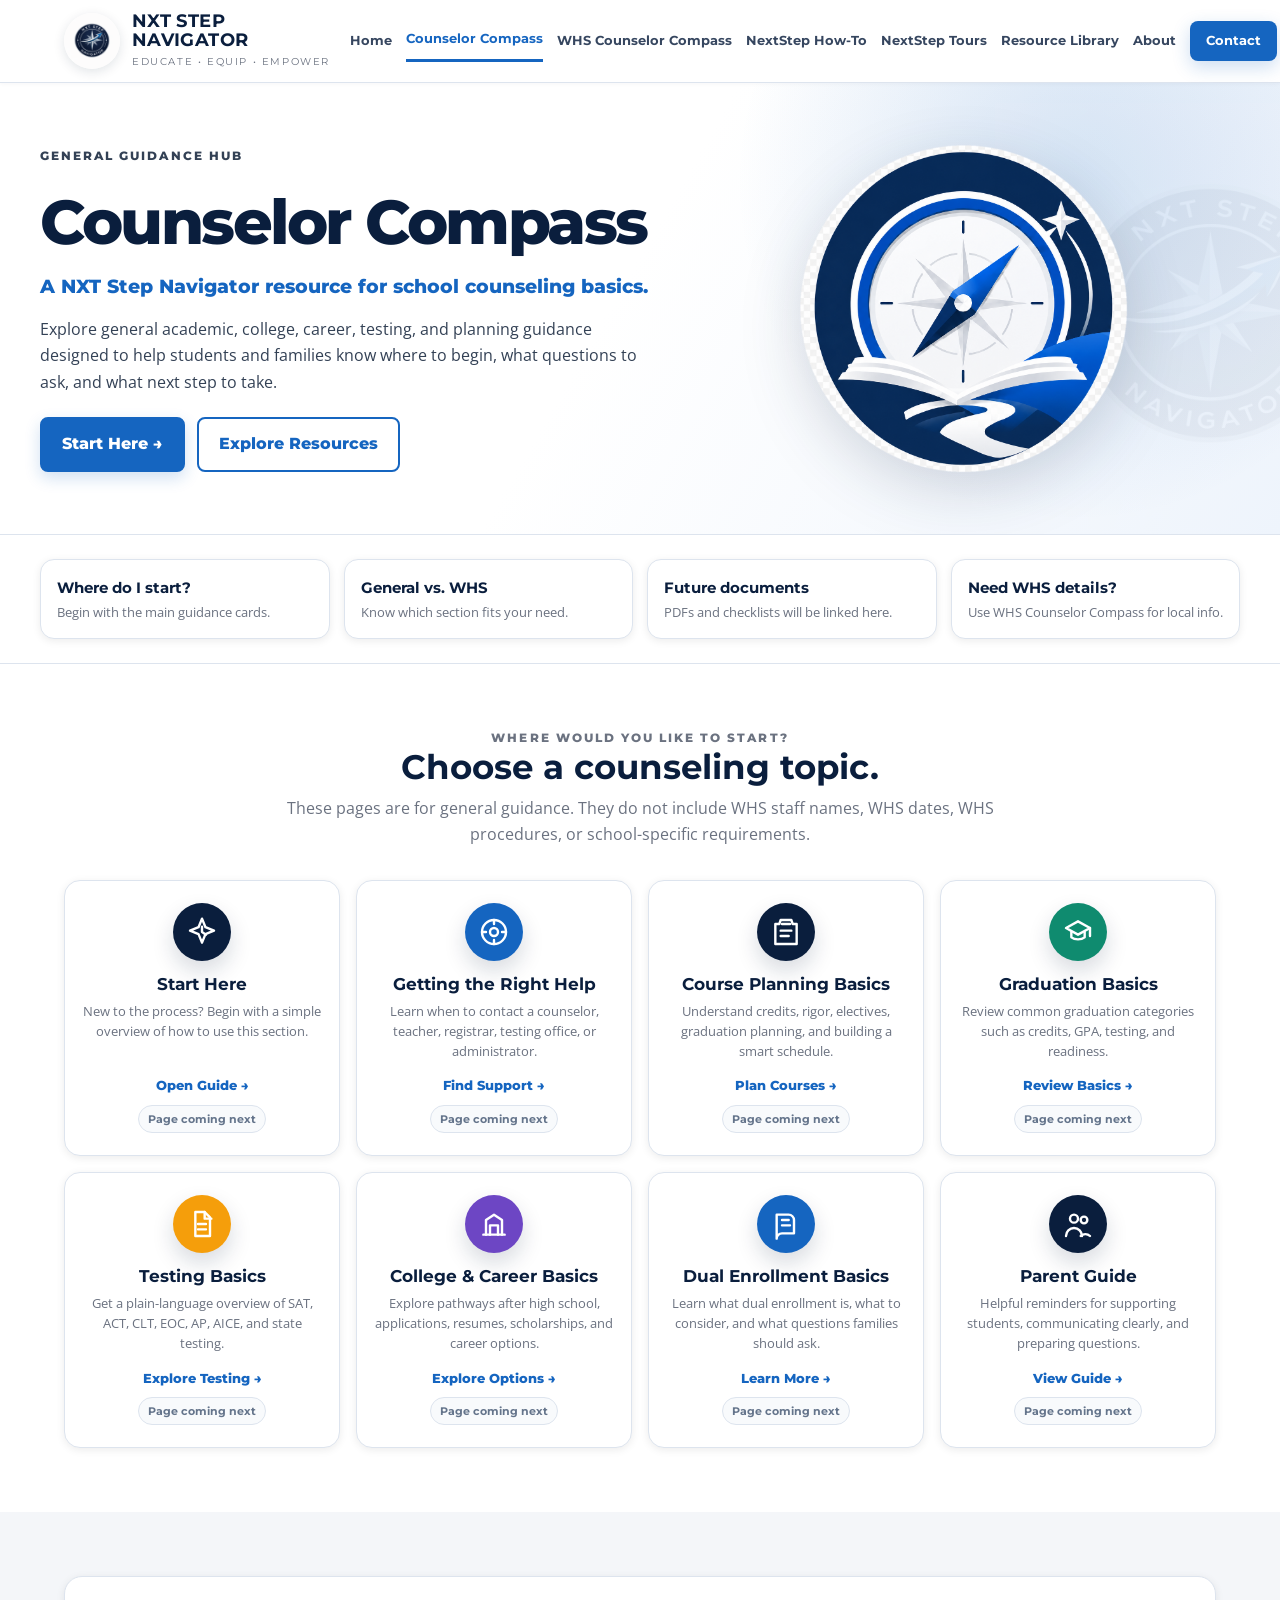
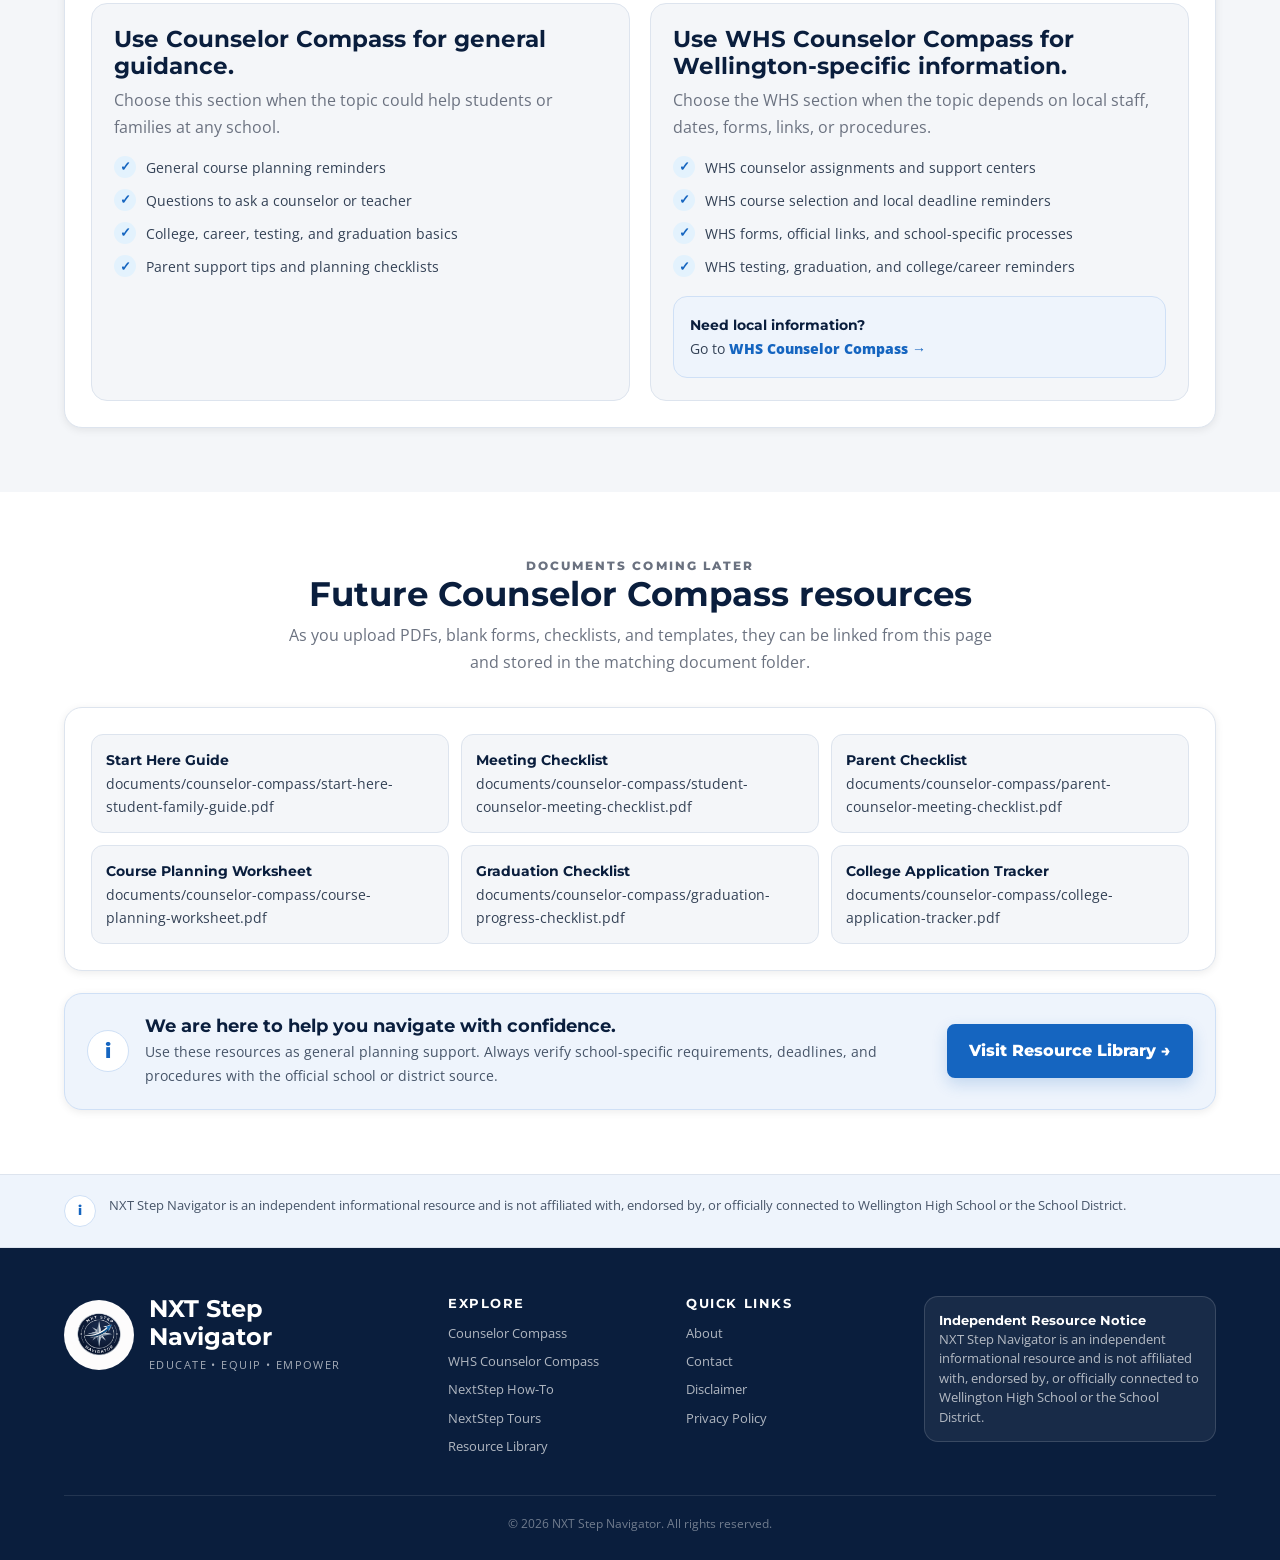
==== commit 9be76773: "Add files via upload" ====
--- a/counselor-compass/index.html
+++ b/counselor-compass/index.html
@@ -67,6 +67,14 @@
   align-items:center;
   justify-content:center;
 }
+
+.counselor-symbol{
+  width:min(335px, 84%);
+  display:block;
+  margin:0 auto;
+  filter:drop-shadow(0 18px 30px rgba(10,30,61,.16));
+}
+
 .compass-panel{
   position:relative;
   width:min(430px,100%);
@@ -322,10 +330,7 @@
     </div>
 
     <div class="page-visual" aria-hidden="true">
-      <div class="compass-panel">
-        <span class="compass-swoosh"></span>
-        <img src="../assets/logos/nxt-step-navigator-badge.png" alt="">
-      </div>
+      <img class="counselor-symbol" src="../assets/logos/counselor-compass-symbol.png" alt="Counselor Compass symbol">
     </div>
   </div>
 </header>
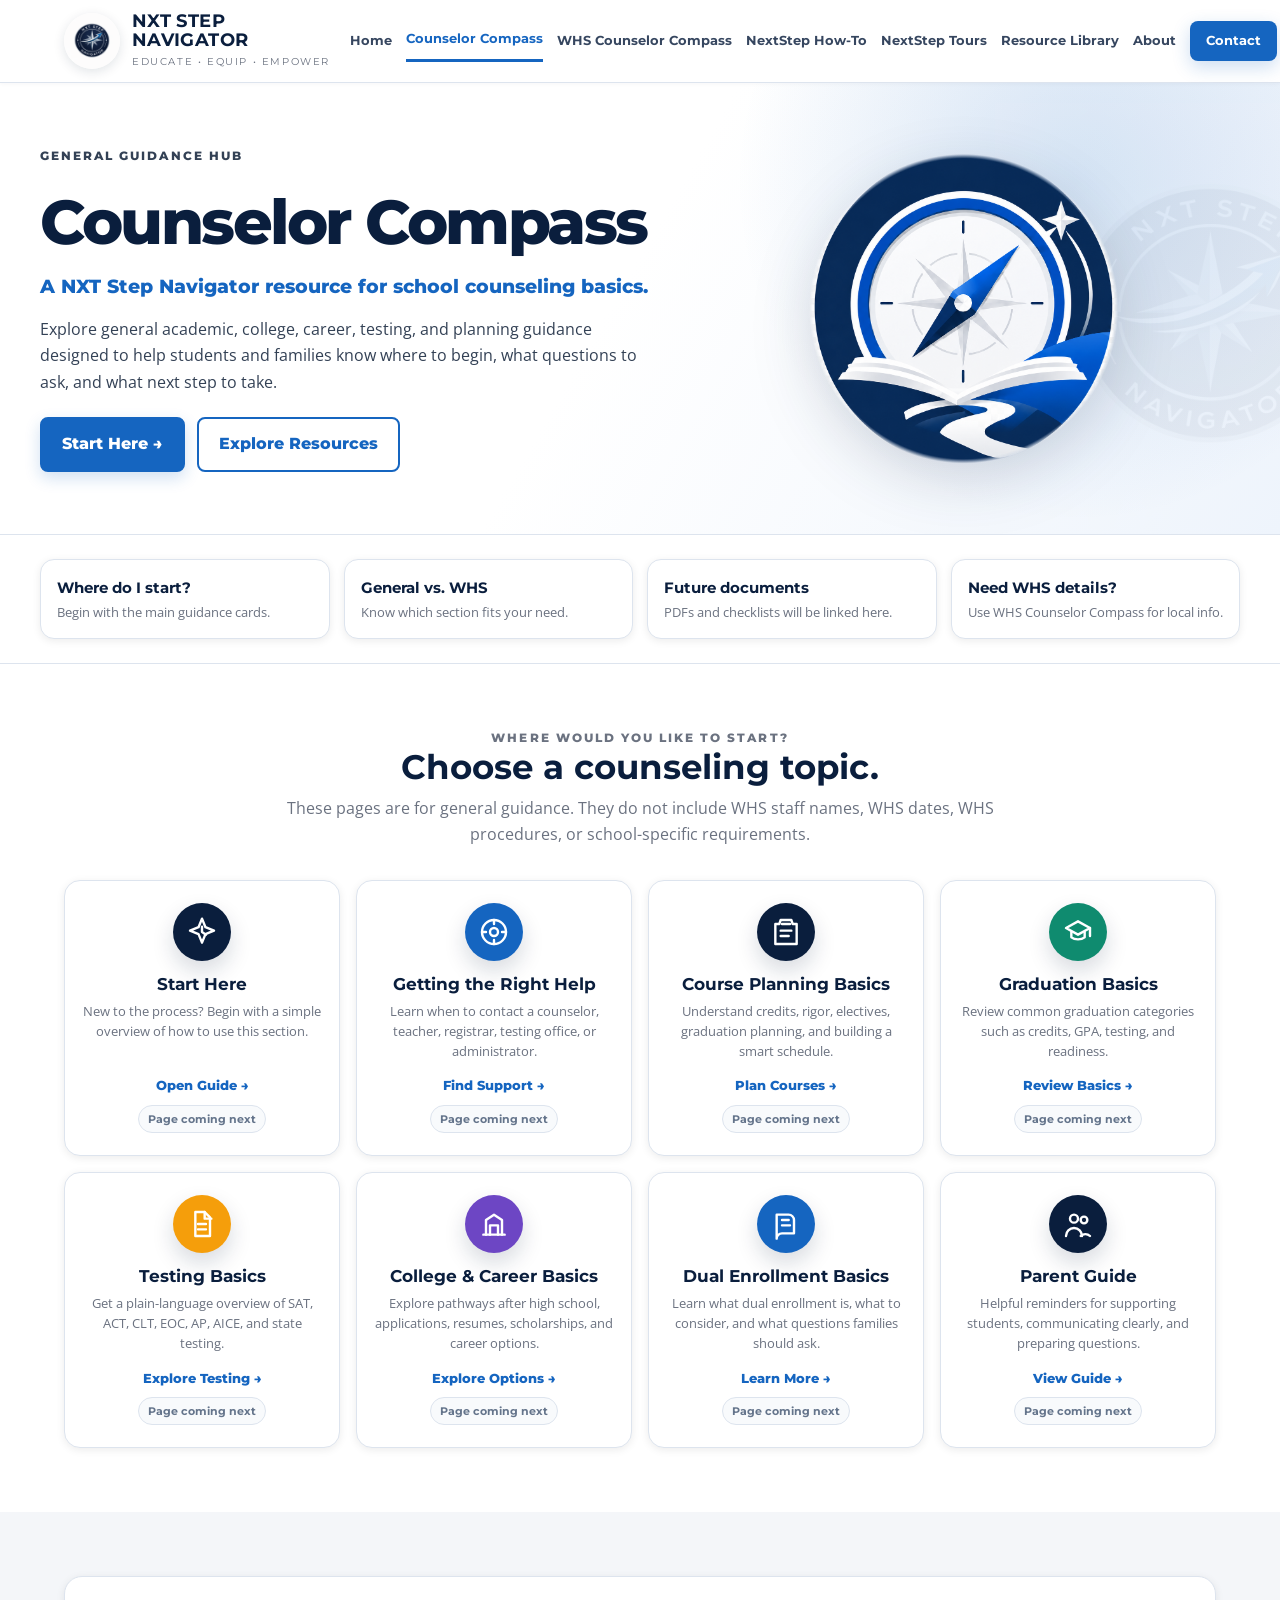
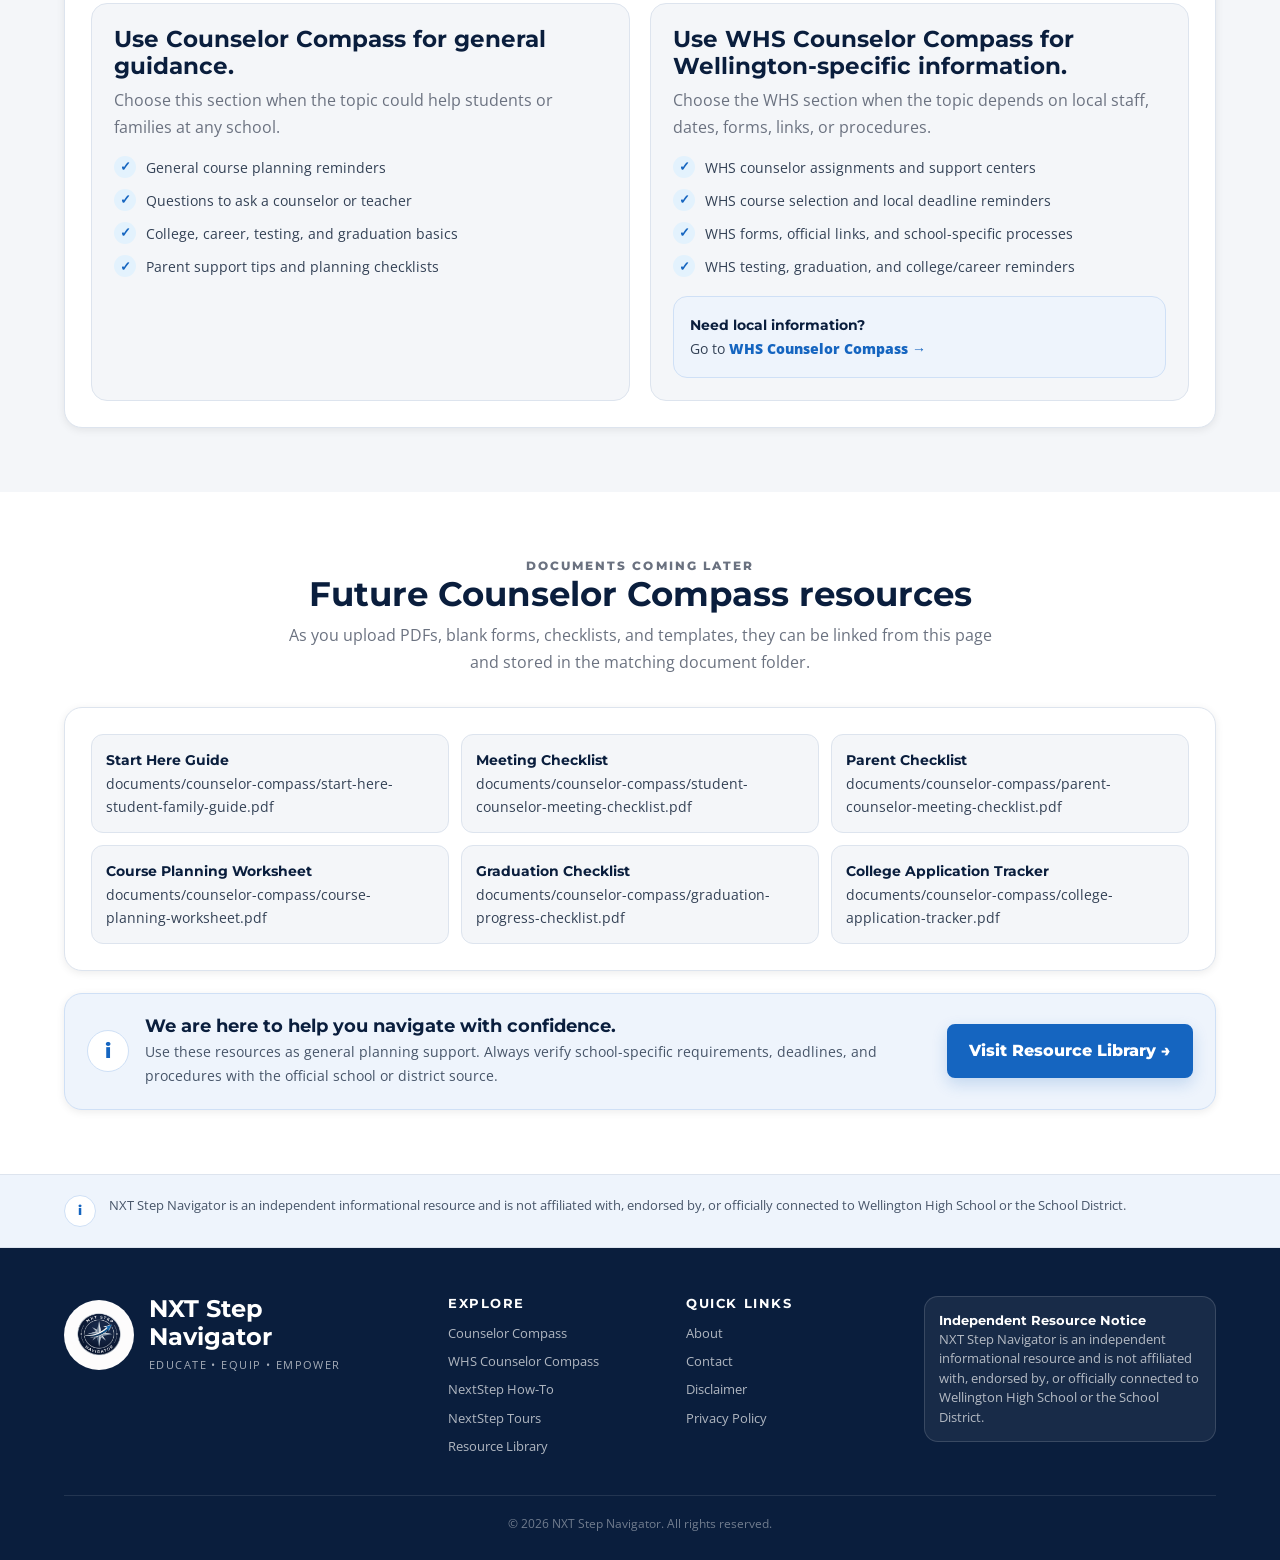
==== commit 36358057: "Update index.html" ====
--- a/counselor-compass/index.html
+++ b/counselor-compass/index.html
@@ -330,7 +330,7 @@
     </div>
 
     <div class="page-visual" aria-hidden="true">
-      <img class="counselor-symbol" src="../assets/logos/counselor-compass-symbol.png" alt="Counselor Compass symbol">
+      <img class="counselor-symbol" src="../assets/logos/counselor-compass-symbol-clean.png" alt="Counselor Compass symbol">
     </div>
   </div>
 </header>
